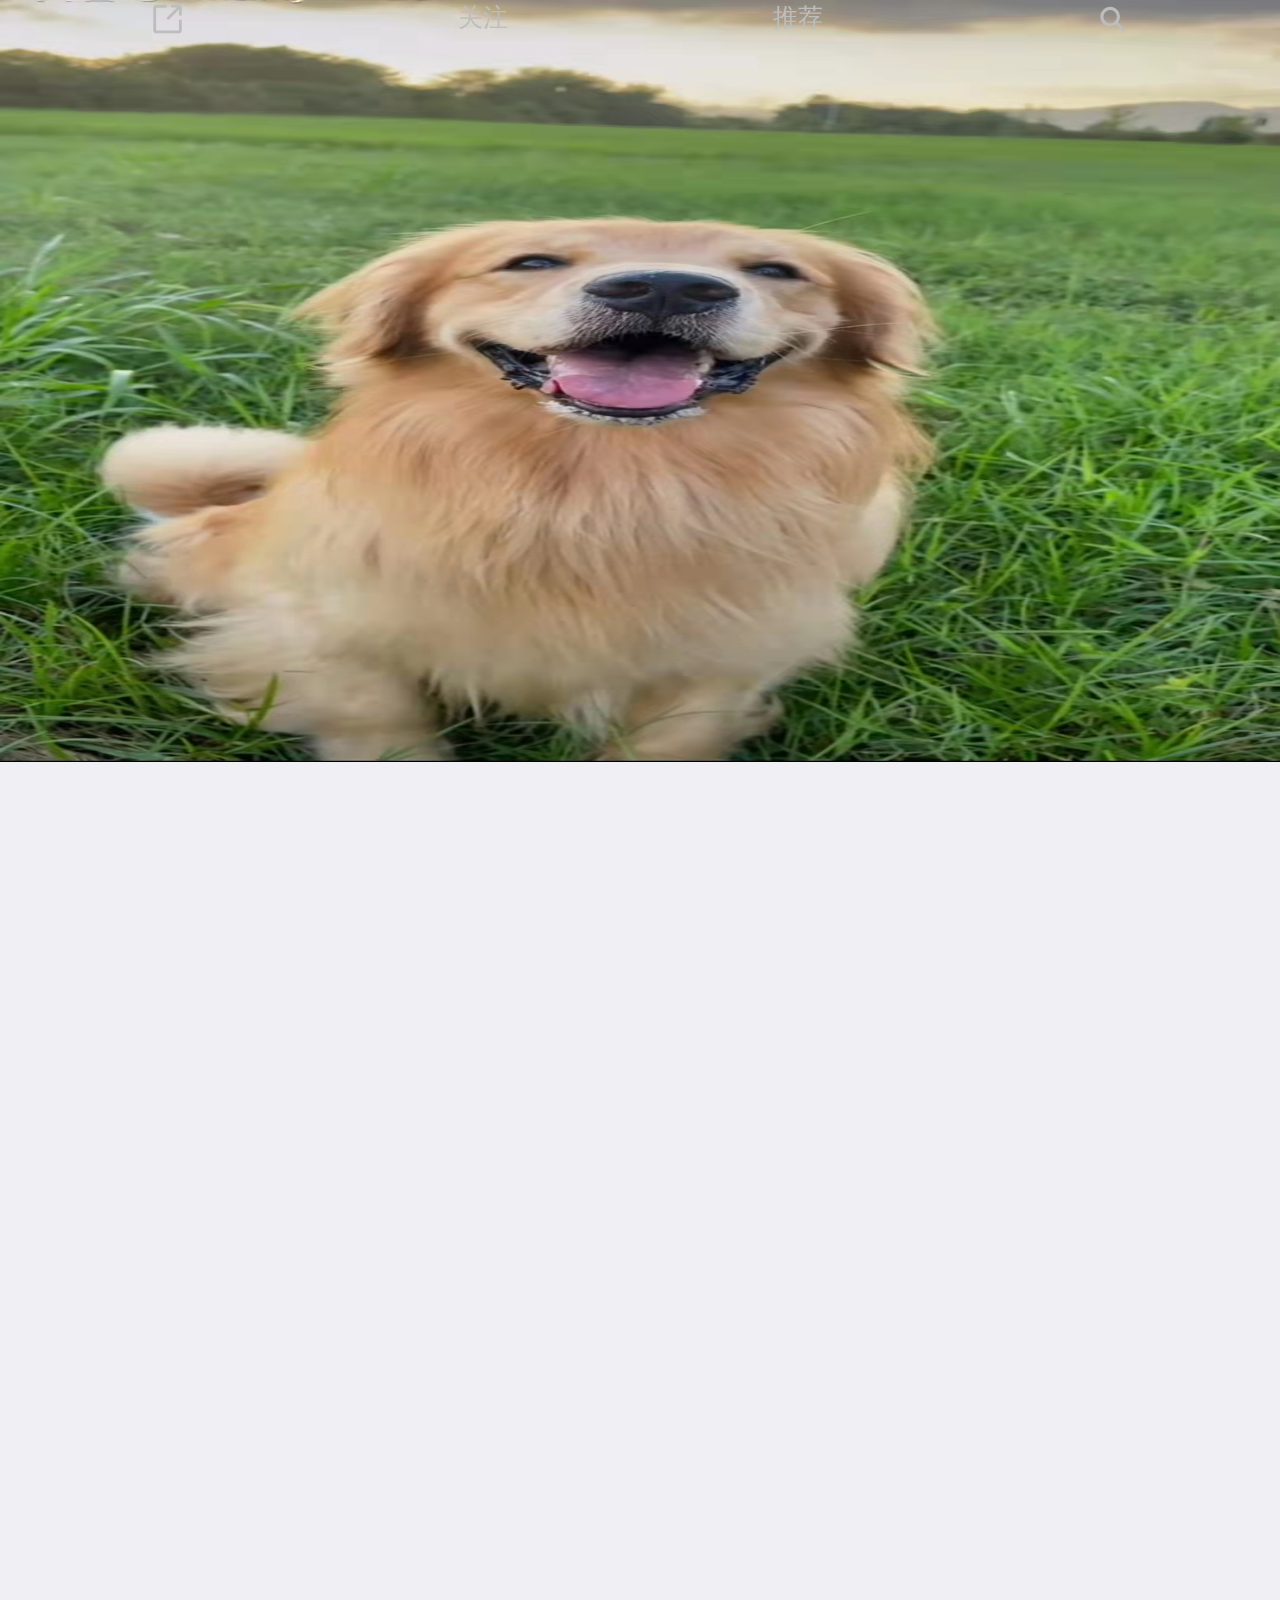
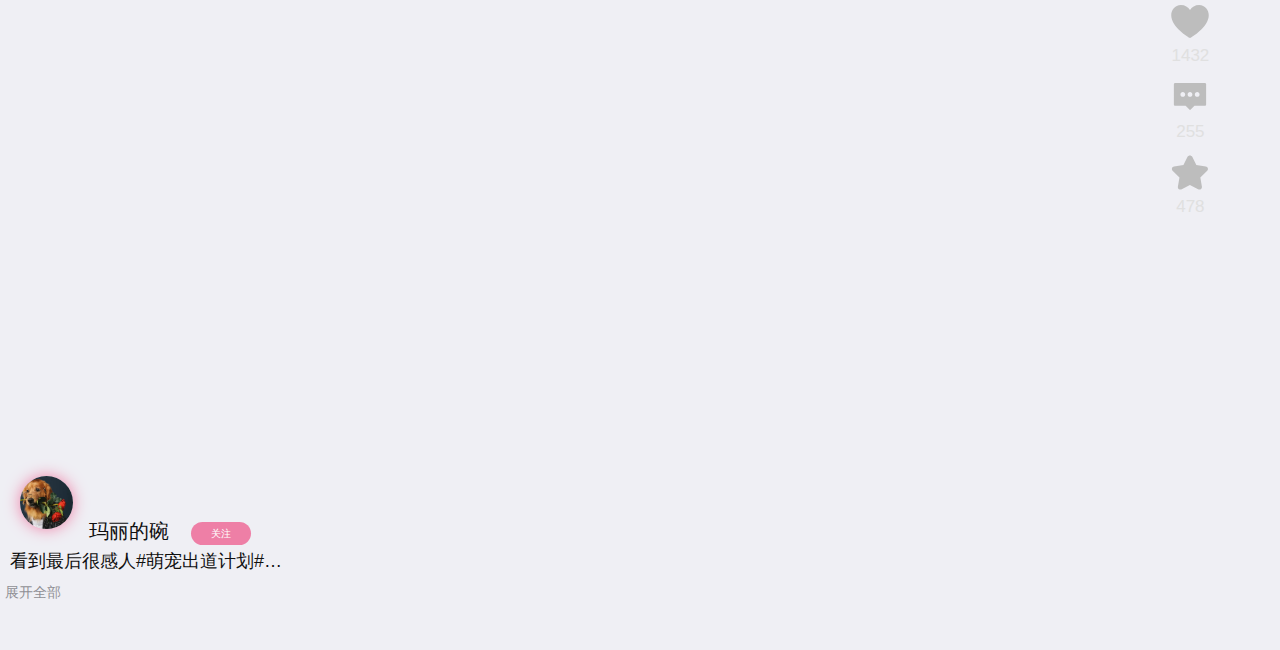
==== home.html @ d6e02351 "first commit" ====
<!doctype html>
<html>

	<head>
		<meta charset="utf-8">
		<title></title>
		<meta name="viewport"
			content="width=device-width,initial-scale=1,minimum-scale=1,maximum-scale=1,user-scalable=no" />
		<link href="css/mui.css" rel="stylesheet" />
		<link href="css/main.css" rel="stylesheet" />
		<script src="js/iconfont.js" type="text/javascript"></script>
		<style type="text/css">
			.icon {
				width: 30px;
				height: 30px;
				vertical-align: -0.15em;
				fill: currentcolor;
				overflow: hidden;
				color: #BDBDBD;
			}

			.hear-icon {
				width: 45px;
				height: 45px;
				vertical-align: -0.15em;
				fill: currentColor;
				overflow: hidden;
				color: #BDBDBD;
			}
			
		</style>
	</head>

	<body>

			<header class="mui-bar mui-bar-nav">
				<svg class="icon" aria-hidden="true" style="width: 25%;margin-top: 4px;">
					<use xlink:href="#icon-share"></use>
				</svg>
				<div class="mui-pull-left" style="text-align: center;"><span>关注</span></div>
				<div class="mui-pull-right" style="text-align: center;"><span>推荐</span></div>
				<svg class="icon" aria-hidden="true" style="width: 25%;margin-top: 4px;">
					<use xlink:href="#icon-sousuo"></use>
				</svg>
			</header>
			<div class="home-body" style="object-fit: cover;">
				<img src="IMG/8888.jpg" width="100%" height="762px">
			</div>
			<!-- 左下角主要介绍 -->
			<div class="home-base-function">
				<span class="function-head">
					<img src="IMG/touxiang.jpg" class="hear-icon" href="mine_2.html">
				</span>
				<span class="function-name">玛丽的碗</span>
				<span class="function-bu"><a>关注</a></span>
				<span class="function-news">
					<p id="content">看到最后很感人#萌宠出道计划#萌宠界的凡尔赛行为</p>
					<p id="openBtn">展开全部</p>
				</span>
			</div>
			<div class="home-right-function">
				<span class="home-right-function-icon">
					<svg class="icon" aria-hidden="true">
						<use xlink:href="#icon-aixin"></use>
					</svg>
					<span class="tab-label">1432</span>
					<svg class="icon" aria-hidden="true">
						<use xlink:href="#icon-xiaoxi"></use>
					</svg>
					<span class="tab-label">255</span>
					<svg class="icon" aria-hidden="true">
						<use xlink:href="#icon-shoucangxuanzhong"></use>
					</svg>
					<span class="tab-label">478</span>
				</span>
			</div>

		
		<script src="js/mui.js"></script>
		<script type="text/javascript">
			mui.init();
			//定义函数 $ 根据元素id获得页面元素,提高效率
			function $(id) {
				return document.getElementById(id);
			}
			// 立即执行函数，判断文本长度是否过长
			(function() {
				var conText = $('content').innerText
				if (conText.length >= 20) {
					$('content').style.cssText =
						"width: 280px;white-space: nowrap;overflow: hidden;text-overflow: ellipsis;margin-left: 5px;font-size:18px;color:#101010;"
				}
			})()
			//点击事件，控制内容显示、收起
			$('openBtn').onclick = function() {
			 let text = $('openBtn').innerText;
				if (text == '展开全部') {
					$('content').style.cssText =
						"width: 300px;table-layout:fixed;white-space: normal;word-break: break-all;white-space: pre-wrap;overflow:hiden;font-size:18px;color:#101010;";
					$('openBtn').innerHTML = '收起'
				}
				if (text == '收起') {
					$('content').style.cssText =
						"width: 300px;white-space: nowrap;overflow: hidden;text-overflow: ellipsis;margin-left: 5px;font-size:18px;color:#101010;"
					$('openBtn').innerHTML = '展开全部'
				}
			}

		</script>
	</body>

</html>
---- css/main.css ----
.zhuye {
	width: 100%;
	height: 762px;
	display: inline-block;
}


.mui-pull-left,
.mui-pull-right {
	color: #BDBDBD;
	line-height: 35px;
	font-size: 25px;
	width: 25%;
}

.home-body {
	position: absolute;
	margin-top: 0%;
	width: 100%;
	height: 830px;
}

.home-right-function {
	position: absolute;
	margin-left: 88%;
	margin-top: 125%;
	width: 10%;
	height: 240px;
	float: left;
}

.home-right-function-icon .icon {
	width: 100%;
	height: 43px;
	padding: 0;
	box-sizing: border-box;
}

.home-right-function-icon .tab-label {
	width: 100%;
	height: 30px;
	padding: 0;
	color: #E0E0E0;
	text-align: center;
	box-sizing: border-box;
	display: inline-block;
}

.home-base-function {
	position: absolute;
	margin-top: 134%;
	height: 290px;
	width: 88%;
	float: left;
}

.home-base-function .function-head {
	margin-top: 32%;
	margin-left: 20px;
	width: 53px;
	height: 53px;
	float: left;
}

.home-base-function .function-head img {
	width: 53px;
	height: 53px;
	border-radius: 50%;
	overflow: hidden;
	box-shadow: #EE7FA6 0px 0px 15px;
}

.home-base-function .function-name {
	width: 100px;
	height: 18px;
	margin-top: 36%;
	margin-left: 16px;
	font-size: 20px;
	color: #101010;
	float: left;
}

.home-base-function .function-bu {
	width: 80px;
	height: 25px;
	margin-top: 36%;
	margin-left: 2px;
	float: left;
}

.home-base-function .function-bu a {
	text-align: center;
	padding: 6px 20px;
	background: #EE7FA6;
	border-radius: 25px;
	font-size: 10px;
	color: white;
}

.home-base-function .function-news {
	width: 100%;
	height: 99px;
	margin-top: 5px;
	margin-left: 5px;
	float: left;
}

.issue-right-icon {
	width: 100%;
	height: 50px;
	float: left;
	text-align: center;
	box-sizing: border-box;
	display: inline-block;
}

.issue-icon-news {
	width: 100%;
	height: 17px;
	margin-top: 10px;
	margin-bottom: 18px;
	text-align: center;
	color: #151414;
	font-size: 16px;
	text-align: center;
	box-sizing: border-box;
	display: inline-block;
}

.issue-right {
	width: 16%;
	height: 300px;
	margin-left: 82%;
	margin-top: 20%;
	box-sizing: border-box;
	display: block;
}

.issue-bottom {
	width: 100%;
	height: 137px;
	margin-top: 250px;
	box-sizing: border-box;
	display: inline-block;
}

.issue-bottom-left {
	width: 25%;
	height: 70%;
	margin-top: 12%;
	float: left;
	text-align: center;
}

.issue-bottom-left img {
	width: 41px;
	height: 41px;
	border-radius: 50%;
	overflow: hidden;
	box-shadow: #BBBBBB 0px 0px 15px;
}

.issue-bottom-center {
	width: 50%;
	height: 100%;
	float: left;
	text-align: center;
}

.issue-bottom-right {
	width: 25%;
	height: 70%;
	margin-top: 12%;
	float: left;
	text-align: center;
}

.issue-top-left {
	color: #BDBDBD;
	line-height: 35px;
	font-size: 25px;
	text-align: center;
	width: 18%;
}

.mine-head {
	position: absolute;
	left: 0px;
	top: 0px;
	width: 100%;
	height: 290px;
}

.mine-head-icon {
	width: 100%;
	height: 290px;
}

.mine-body {
	position: absolute;
	width: 100%;
	height: 283px;
	margin-top: 250px;
	border-radius: 5% 5% 0 0;
}

.mine-body .mine-body-head {
	width: 100%;
	height: 93PX;
	position: absolute;
}

.mine-body .mine-body-head .mine-body-head-icon {
	display: block;
	width: 78px;
	height: 78px;
	border-radius: 50%;
	margin-top: -17px;
	margin-left: 10px;
}

.mine-body .mine-body-head .mine-body-head-news {
	width: 150px;
	height: 36px;
	margin-left: 100px;
	margin-top: -60px;
	margin-bottom: 10px;
	display: block;
}

.mine-body .mine-body-head .mine-body-head-bottom {
	width: 280px;
	height: 30px;
	margin-left: 92px;
	display: block;
}

.mine-body .mine-body-head .mine-body-head-bottom .guanzhu {
	width: 180px;
	height: 30px;
	margin-left: 2px;
	padding: 10px 20px;
	border-radius: 25px;
	background-color: #EE7FA6;
	display: inline-block;
	line-height: 30px;
}

.mine-body .mine-body-head .mine-body-head-bottom .xiaoxi {
	width: 46px;
	height: 30px;
	margin-left: 15px;
	text-align: center;
	border-radius: 25px;
	border: 2px solid #BBBBBB;
	background-color: #EEEAEA;
	display: inline-block;
}

.mine-body-bottom {
	width: 100%;
	height: 193px;
	margin-top: 93px;
	display: block;
}

.mine-body-bottom .mine-body-bottom-hear {
	width: 225px;
	height: 50%;
	margin-left: 10px;
	margin-top: 0px;
	display: inline-block;
}

.mine-body-bottom .mine-body-bottom-body {
	width: 100%;
	height: 15%;
	display: block;
}

.mine-body-bottom .mine-body-bottom-body .biaoqian {
	width: 60px;
	height: 21px;
	margin-left: 15px;
	text-align: center;
	border-radius: 25px;
	border: 1px solid #BBBBBB;
	background-color: #EEEAEA;
	display: inline-block;
}

.mine-body-bottom .mine-body-bottom-bottom {
	width: 65%;
	height: 35%;
	display: inline-block;
}

.mine-body-bottom .mine-body-bottom-bottom .reidu {
	width: 60px;
	height: 375px;
	margin-left: 2%;
	margin-top: 3%;
	display: inline-block;
}

.mine-body-bottom .mine-body-bottom-bottom .reidu .fenkai {
	width: 80px;
	height: 15px;
	color: #000000;
	text-align: center;
	display: block;
}

.mine-bottom {
	width: 100%;
	height: 40px;
	margin-top: 533px;
	display: inline-block;
}

.mine-bottom .fenlei {
	width: 120px;
	height: 30px;
	margin-top: 5px;
	text-align: center;
	display: inline-block;
}

.mine-zuoping {
	width: 120px;
	height: 161px;
	margin-top: 1px;
	margin-left: 1.5px;
	display: inline-block;
}

.mui-search {
	width: 60%;
}

.shopping-top-icon-right {
	width: 10%;
	height: 34px;
	margin-left: 5px;
	clear: right;
	display: inline-block;
}

.shopping-top-xiaoguanggao {
	width: 74%;
	height: 30px;
	margin-left: 13%;
	margin-top: 6px;
	overflow: hidden;
	text-align: center;
	border-radius: 20px;
}

.haoxiaoxi {
	position: absolute;
	width: 220px;
	height: 25px;
	margin-top: -29px;
	margin-left: 80px;

}

.shopping-top-tubiao {
	height: 76px;
	width: 100%;
	display: inline-flex;
	overflow: auto;
}

.shopping-top-tubiao .tubiao-icon {
	width: 50px;
	height: 60px;
	text-align: center;
	margin-top: 1px;
	margin-left: 15px;
	display: inline-block;
}

.shopping-top-guanggao {
	width: 100%;
	height: 110px;
	display: inline-block;
	text-align: center;
}

.shopping-body-reimai {
	width: 100%;
	height: 26px;
	display: inline-block;
	text-align: center;
	margin-top: 8px;
}

.shopping-body-reimai-xiangqing {
	width: 100%;
	height: 320px;
	display: inline-block;
	overflow: auto;
}

.shopping-body-reimai-xiangqing .shangping {
	width: 94%;
	height: 104px;
	margin-left: 3%;
	margin-top: 2px;
	display: block;
}

.shopping-bottom-top {
	width: 100%;
	height: 37px;
	margin-top: 0px;
	display: inline-block;
}

.shopping-bottom-top .leibie {
	width: 90px;
	height: 37px;
	margin-top: 0px;
	line-height: 37px;
	text-align: center;
	display: inline-block;
	overflow: auto;
}

.shopping-body-shangping-1 {
	width: 49%;
	height: 252px;
	text-align: center;
	display: inline-block;
}
.shopping-body-shangping-2 {
	width: 49%;
	height: 252px;
	text-align: center;
	display: inline-block;
}

.shopping2-body-top {
	width: 100%;
	height: 192px;
	margin-top: 8px;
	text-align: center;
	display: inline-block;
}

.shopping2-body {
	width: 100%;
	height: 43px;
	margin-top: 8px;
	text-align: center;
	display: inline-block
}

.shopping2-body2 {
	width: 100%;
	height: 118px;
	margin-top: 8px;
	text-align: center;
	display: inline-block
}

.shopping2-body-bottom {
	width: 100%;
	height: 113px;
	margin-top: 8px;
	text-align: center;
	display: inline-block
}

.shopping2-bottom {
	width: 100%;
	height: 0px;
	margin-top: 8px;
	text-align: center;
	display: inline-block
}

.orde-dingyue {
	width: 100%;
	height: 73px;
	margin-top: 50px;
	text-align: center;
	display: inline-block
}

.orde-dingyue .tianjia {
	width: 80%;
	height: 40px;
	margin-top: 15px;
	text-align: center;
	display: inline-block
}

.orde-dingyue-shangping {
	position: absolute;
	width: 100%;
	height: 120px;
	margin-top: 8px;
	text-align: center;
}

.shangping-pingjia {
	width: 100%;
	height: 23px;
	margin-top: 8px;
	text-align: center;
	display: inline-block
}

.shangping-shuliang {
	width: 75px;
	height: 25px;
	margin-top: 85px;
	margin-left: 255px;
	margin-bottom: 25px;
	display: inline-block;
}

.dingyue-news {
	width: 92%;
	height: 50px;
	margin-left: 4%;
	display: inline-block;
}

.yuliuxiaoxi {
	width: 100%;
	height: 107px;
	display: inline-block;
	margin-top: 10px;
}

.jiagetongji {
	width: 100%;
	height: 102px;
	display: inline-block;
	margin-top: 8px;
}

.jiagetongji .fenge {
	width: 100%;
	height: 32px;
	display: inline-block;
	margin-top: 2px;
}

.jiagetongji .fenge .left {
	display:inline-block;
	width: 49%;
	height: 100%;
	overflow: hidden;
	text-align: left;
	 line-height:32px;
}

.jiagetongji .fenge .right {
	display:inline-block;
	width: 49%;
	height: 100%;
	text-align: right;
	overflow: hidden;
	 line-height:32px;
}
.dingdan-bottom{
	position: absolute;
	width: 100%;
	height: 40px;
	margin-top: 44px;
	display: inline-block;
}
.dingdan-bottom1 .jiage,.dingdan-bottom .jiage{
	width: 65%;
	height: 100%;
	text-align: right;
	display: inline-block;
	overflow: hidden;
	 line-height:40px;
}
.dingdan-bottom1 .icon-tijiao,.dingdan-bottom .icon-tijiao{
	width: 30%;
	height: 100%;
	display: inline-block;
	overflow: auto;
}
.dingdan-bottom1{
	position: absolute;
	width: 100%;
	height: 40px;
	margin-top: 280px;
	display: inline-block;
}
.shangping-goumai{
	width: 100%;
	height: 54px;
	display: inline-block;
	
}
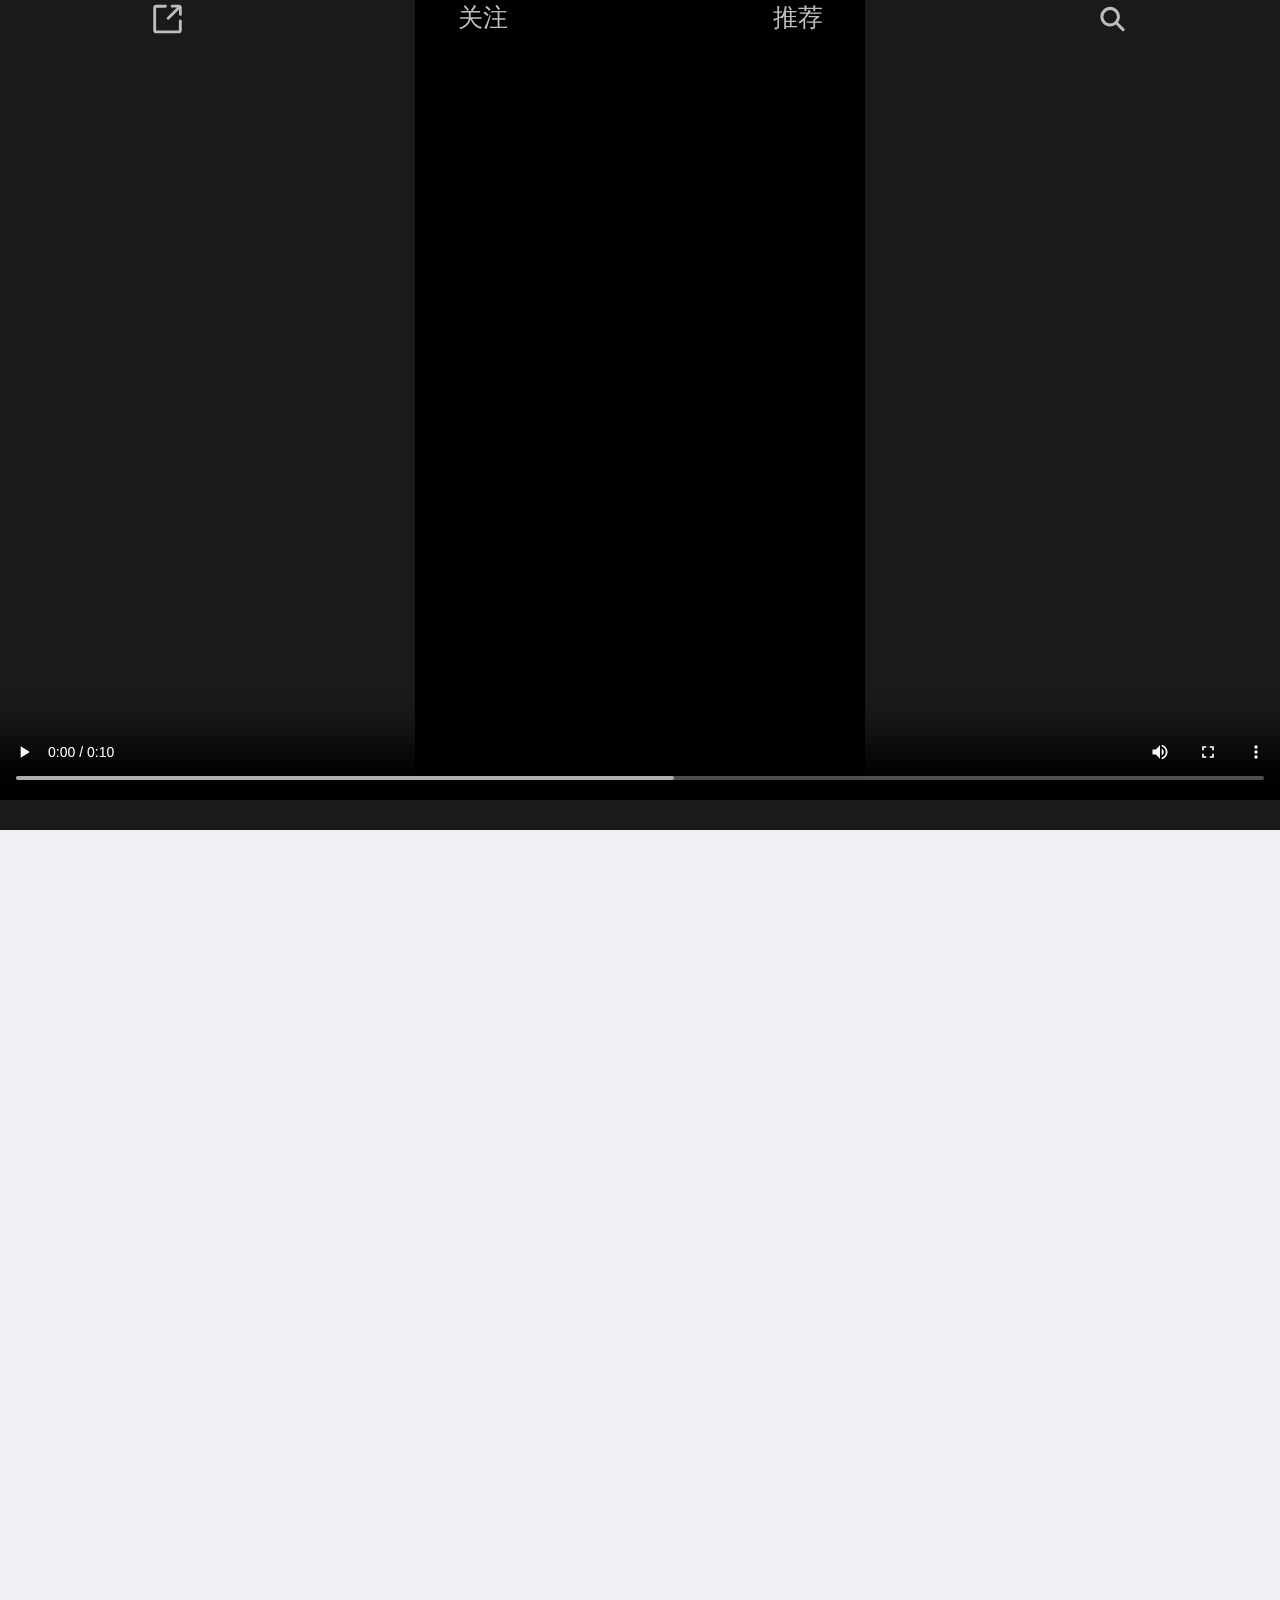
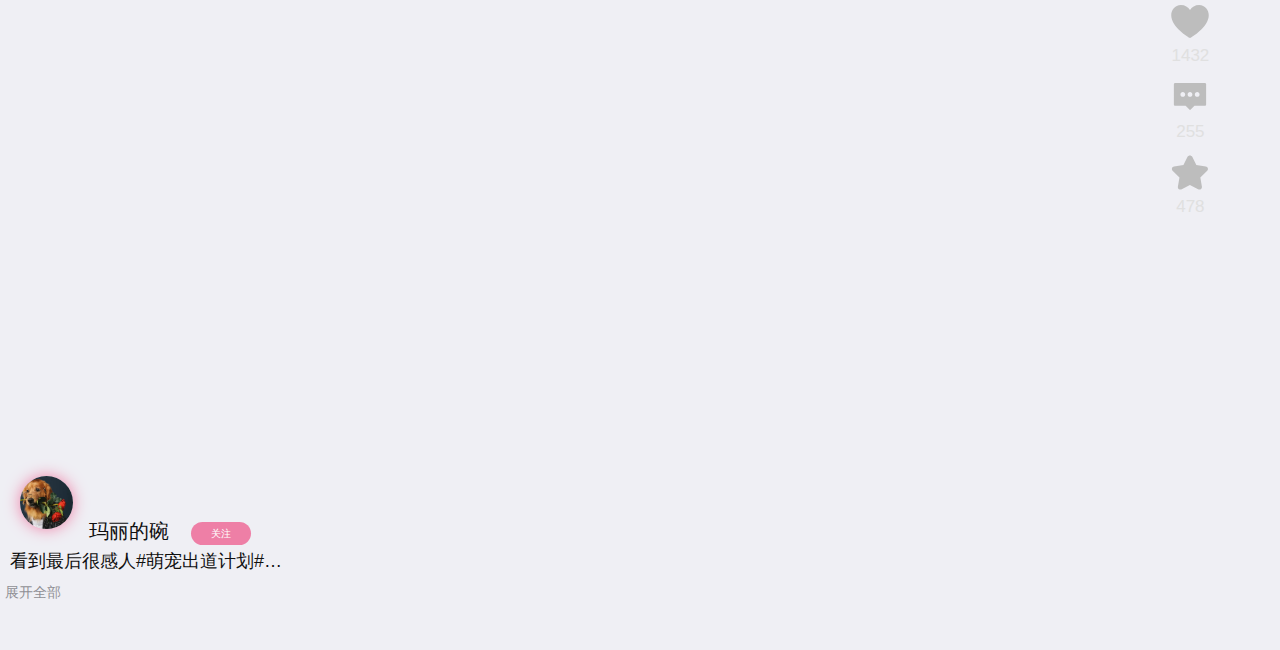
==== commit 0975f8ea: "Update home.html" ====
--- a/home.html
+++ b/home.html
@@ -43,8 +43,10 @@
 					<use xlink:href="#icon-sousuo"></use>
 				</svg>
 			</header>
-			<div class="home-body" style="object-fit: cover;">
-				<img src="IMG/8888.jpg" width="100%" height="762px">
+			<div class="home-body" style="object-fit: cover;background-color: #1B1A1A">
+				<video width="100%" height="800px" controls="controls" autoplay="autoplay" loop="loop">
+					<source src="./viod/1.mp4" type="video/mp4">
+				</video>
 			</div>
 			<!-- 左下角主要介绍 -->
 			<div class="home-base-function">
